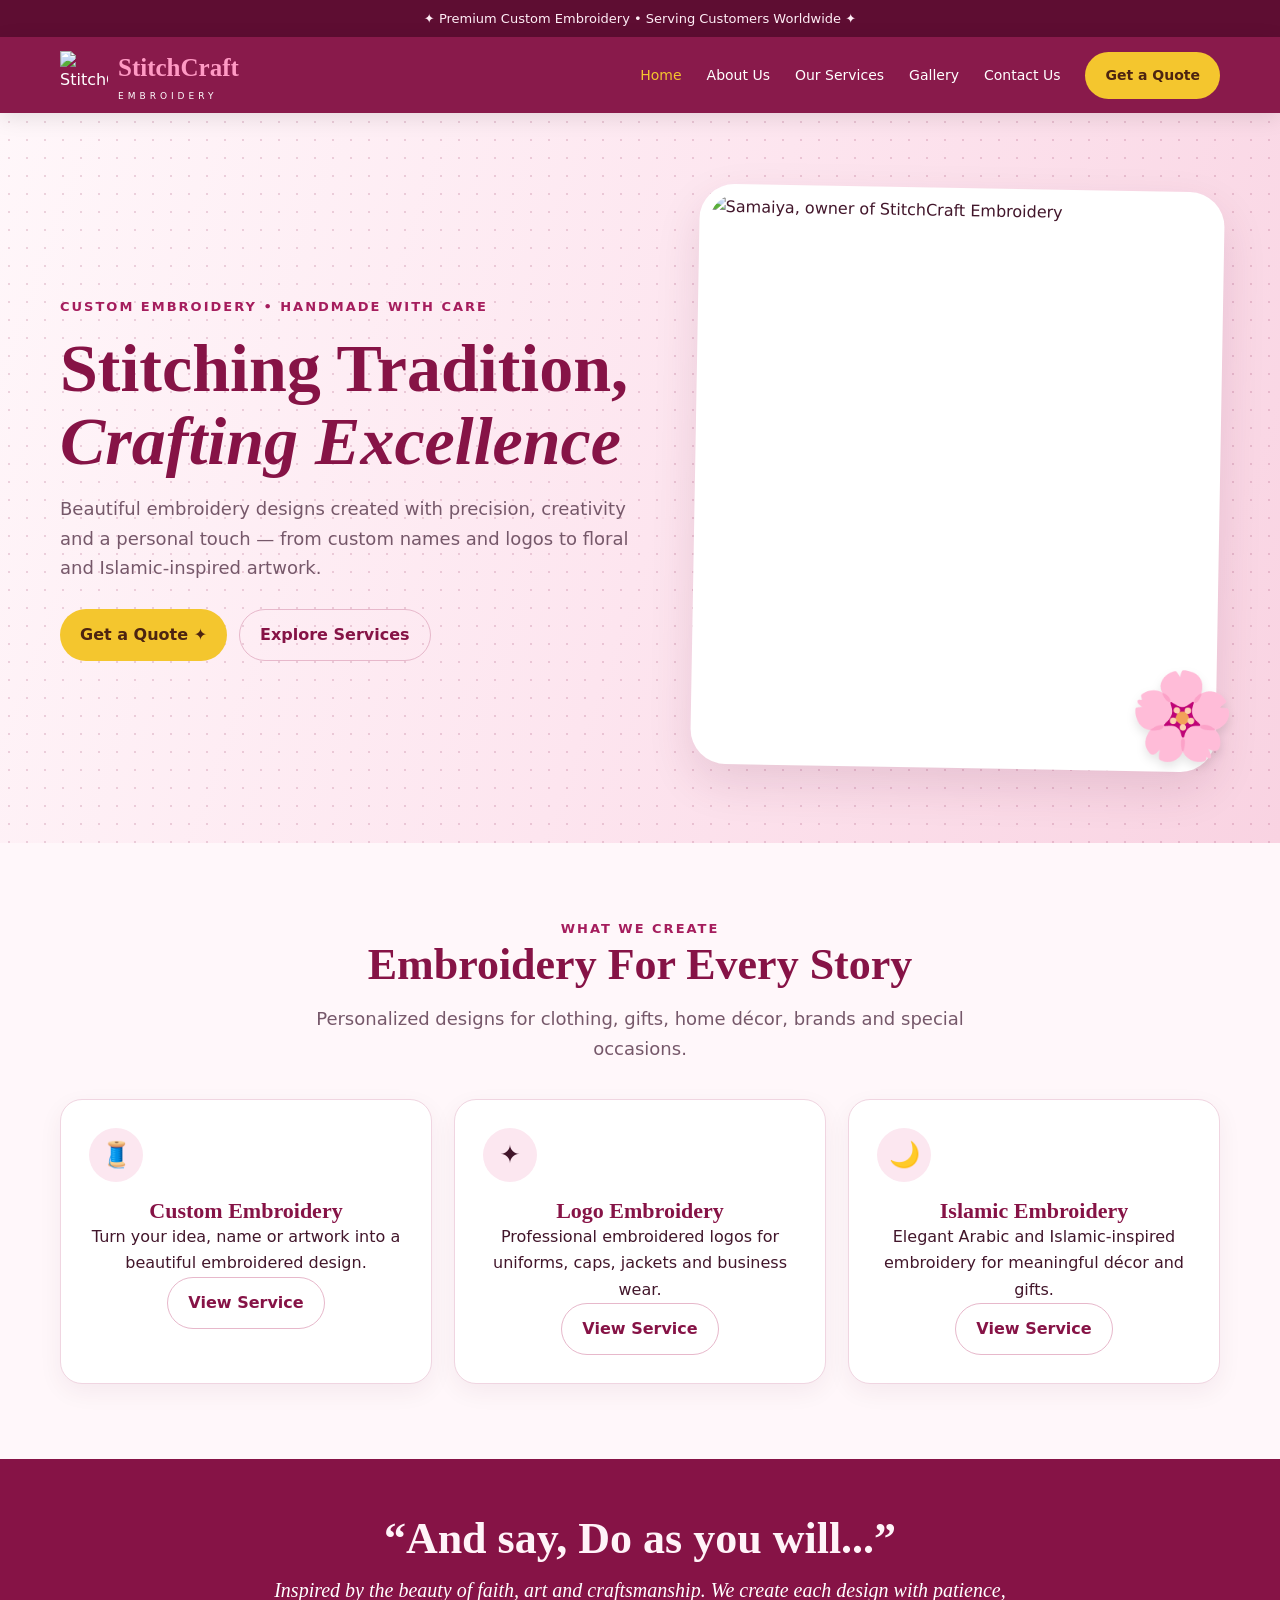
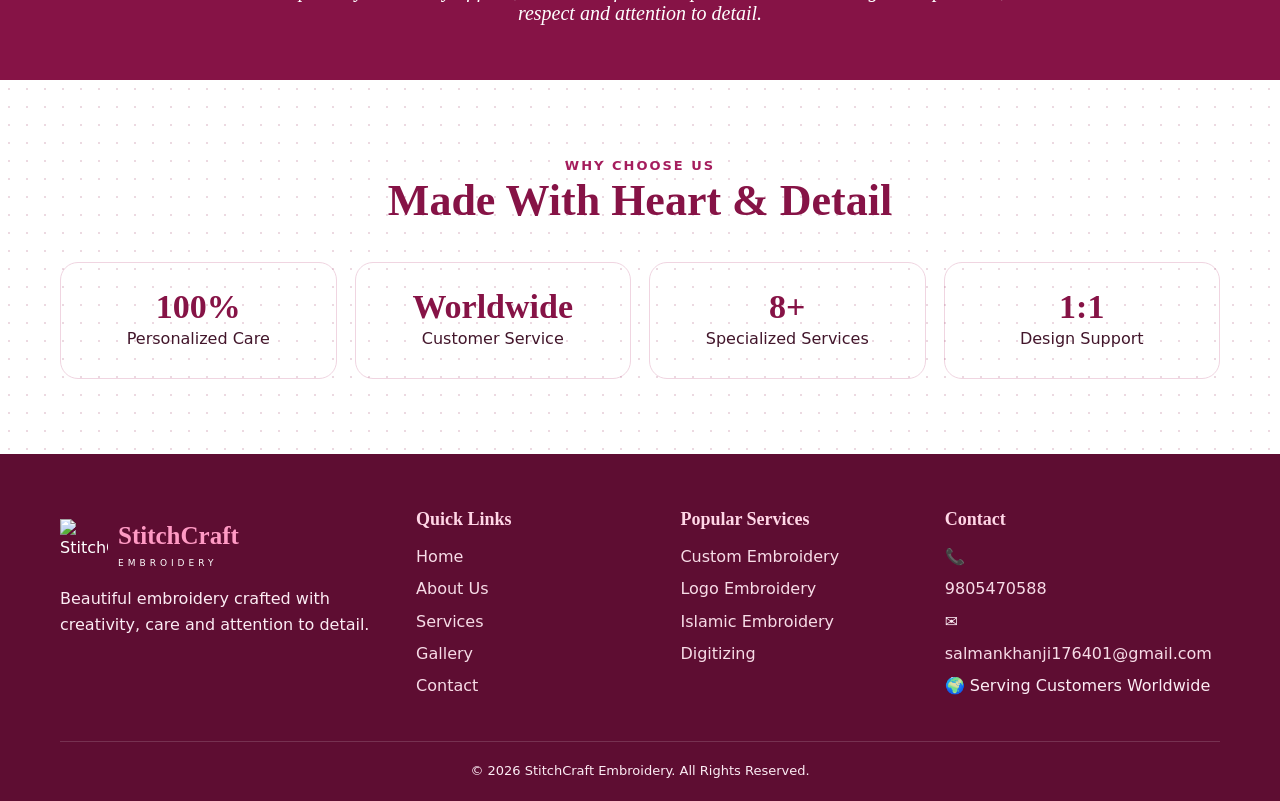
==== index.html @ 7a44d313 "Add files via upload" ====
<!doctype html><html lang="en"><head><meta charset="utf-8"><meta name="viewport" content="width=device-width,initial-scale=1"><title>StitchCraft Embroidery | Custom Embroidery Services Worldwide</title><meta name="description" content="StitchCraft Embroidery offers custom embroidery, logo embroidery, digitizing, patches, monograms, floral and Islamic embroidery services worldwide."><link rel="icon" href="assets/favicon.svg"><link rel="stylesheet" href="style.css"></head><body>
<div class="topbar">✦ Premium Custom Embroidery • Serving Customers Worldwide ✦</div>
<header><div class="container nav">
<a class="brand" href="index.html"><img src="assets/favicon.svg" alt="StitchCraft logo"><div><strong>StitchCraft</strong><span>EMBROIDERY</span></div></a>
<button class="menu-toggle" aria-label="Menu">☰</button>
<nav class="menu"><a class="active" href="index.html">Home</a><a class="" href="about.html">About Us</a><a class="" href="services.html">Our Services</a><a class="" href="gallery.html">Gallery</a><a class="" href="contact.html">Contact Us</a><a class="btn" href="contact.html">Get a Quote</a></nav>
</div></header>
<section class="hero"><div class="container hero-grid"><div><div class="eyebrow">Custom Embroidery • Handmade With Care</div><h1>Stitching Tradition,<br><i>Crafting Excellence</i></h1><p class="lead">Beautiful embroidery designs created with precision, creativity and a personal touch — from custom names and logos to floral and Islamic-inspired artwork.</p><div class="actions"><a class="btn" href="contact.html">Get a Quote ✦</a><a class="btn outline" href="services.html">Explore Services</a></div></div><div class="hero-photo"><div class="photo-frame"><img src="assets/samaiya-owner.jpg" alt="Samaiya, owner of StitchCraft Embroidery"></div><div class="flower">🌸</div></div></div></section>
<section class="section"><div class="container center"><div class="eyebrow">What We Create</div><h2>Embroidery For Every Story</h2><p class="lead">Personalized designs for clothing, gifts, home décor, brands and special occasions.</p><div class="cards">
<div class="card"><div class="icon">🧵</div><h3>Custom Embroidery</h3><p>Turn your idea, name or artwork into a beautiful embroidered design.</p><a class="btn outline" href="custom-embroidery.html">View Service</a></div>
<div class="card"><div class="icon">✦</div><h3>Logo Embroidery</h3><p>Professional embroidered logos for uniforms, caps, jackets and business wear.</p><a class="btn outline" href="logo-embroidery.html">View Service</a></div>
<div class="card"><div class="icon">🌙</div><h3>Islamic Embroidery</h3><p>Elegant Arabic and Islamic-inspired embroidery for meaningful décor and gifts.</p><a class="btn outline" href="islamic-embroidery.html">View Service</a></div>
</div></div></section>
<section class="quote"><div class="container"><h2>“And say, Do as you will...”</h2><p>Inspired by the beauty of faith, art and craftsmanship. We create each design with patience, respect and attention to detail.</p></div></section>
<section class="section pattern"><div class="container center"><div class="eyebrow">Why Choose Us</div><h2>Made With Heart & Detail</h2><div class="stats"><div class="stat"><b>100%</b><p>Personalized Care</p></div><div class="stat"><b>Worldwide</b><p>Customer Service</p></div><div class="stat"><b>8+</b><p>Specialized Services</p></div><div class="stat"><b>1:1</b><p>Design Support</p></div></div></div></section>
<footer><div class="container footer-grid">
<div><a class="brand" href="index.html"><img src="assets/favicon.svg" alt="StitchCraft"><div><strong>StitchCraft</strong><span>EMBROIDERY</span></div></a><p style="margin-top:15px">Beautiful embroidery crafted with creativity, care and attention to detail.</p></div>
<div><h3>Quick Links</h3><a href="index.html">Home</a><a href="about.html">About Us</a><a href="services.html">Services</a><a href="gallery.html">Gallery</a><a href="contact.html">Contact</a></div>
<div><h3>Popular Services</h3><a href="custom-embroidery.html">Custom Embroidery</a><a href="logo-embroidery.html">Logo Embroidery</a><a href="islamic-embroidery.html">Islamic Embroidery</a><a href="embroidery-digitizing.html">Digitizing</a></div>
<div><h3>Contact</h3><p>📞 <a href="tel:+919805470588">9805470588</a></p><p>✉️ <a href="mailto:salmankhanji176401@gmail.com">salmankhanji176401@gmail.com</a></p><p>🌍 Serving Customers Worldwide</p></div>
</div><div class="container footer-bottom">© 2026 StitchCraft Embroidery. All Rights Reserved.</div></footer><div class="toast"></div>
<script src="script.js"></script></body></html>
---- style.css ----
:root{
 --wine:#861346; --wine2:#a51d5d; --pink:#fce7f0; --soft:#fff7fa;
 --gold:#f4c62e; --ink:#42162b; --muted:#76586a; --white:#fff;
 --shadow:0 18px 45px rgba(91,20,55,.12); --radius:22px;
}
*{box-sizing:border-box;margin:0;padding:0}
html{scroll-behavior:smooth}
body{font-family:Inter,system-ui,-apple-system,Segoe UI,sans-serif;color:var(--ink);background:var(--soft);line-height:1.65}
a{text-decoration:none;color:inherit}
img{max-width:100%;display:block}
.container{width:min(1160px,92%);margin:auto}
.topbar{background:#5e0d32;color:#ffeef6;text-align:center;padding:8px;font-size:13px}
header{position:sticky;top:0;z-index:50;background:rgba(134,19,70,.97);box-shadow:0 5px 20px rgba(0,0,0,.1)}
.nav{height:76px;display:flex;align-items:center;justify-content:space-between;gap:25px}
.brand{display:flex;align-items:center;gap:10px;color:white}
.brand img{width:48px;height:48px}
.brand strong{font-family:Georgia,serif;font-size:25px;color:#ff9ac4}
.brand span{display:block;color:#fff;font-size:9px;letter-spacing:4px}
.menu{display:flex;gap:25px;align-items:center;color:#fff;font-size:14px}
.menu a:hover,.menu a.active{color:var(--gold)}
.btn{display:inline-flex;align-items:center;justify-content:center;gap:8px;border:0;border-radius:999px;padding:12px 20px;background:var(--gold);color:#4c2411;font-weight:800;cursor:pointer}
.btn.wine{background:var(--wine);color:#fff}
.btn.outline{background:transparent;border:1px solid #e7b8cb;color:var(--wine)}
.menu-toggle{display:none;background:none;border:0;color:white;font-size:28px}
.hero{position:relative;overflow:hidden;background:linear-gradient(110deg,#fff7fa 0%,#fde5ef 52%,#f9d3e2 100%);padding:75px 0}
.hero:before,.section.pattern:before{content:"";position:absolute;inset:0;opacity:.16;background-image:radial-gradient(#861346 1px,transparent 1px);background-size:18px 18px;pointer-events:none}
.hero-grid{position:relative;display:grid;grid-template-columns:1.05fr .95fr;gap:55px;align-items:center}
.eyebrow{color:var(--wine2);font-weight:800;text-transform:uppercase;letter-spacing:2px;font-size:13px}
h1{font:700 clamp(40px,6vw,68px)/1.08 Georgia,serif;margin:15px 0;color:var(--wine)}
h2{font:700 clamp(30px,4vw,44px)/1.15 Georgia,serif;color:var(--wine);margin-bottom:14px}
h3{font:700 22px Georgia,serif;color:var(--wine)}
.lead{font-size:18px;color:var(--muted);max-width:650px}
.actions{display:flex;gap:12px;flex-wrap:wrap;margin-top:26px}
.hero-photo{position:relative}
.photo-frame{background:white;padding:10px;border-radius:35px;box-shadow:var(--shadow);transform:rotate(1deg)}
.photo-frame img{height:560px;width:100%;object-fit:cover;object-position:center 30%;border-radius:28px}
.flower{position:absolute;right:-15px;bottom:-18px;font-size:85px;filter:drop-shadow(0 5px 5px rgba(0,0,0,.1))}
.section{position:relative;padding:75px 0}
.section.pattern{background:#fff}
.center{text-align:center}
.center .lead{margin:0 auto}
.cards{display:grid;grid-template-columns:repeat(3,1fr);gap:22px;margin-top:35px}
.card{background:white;border:1px solid #f0d5e1;border-radius:var(--radius);padding:28px;box-shadow:0 8px 25px rgba(91,20,55,.06);transition:.25s}
.card:hover{transform:translateY(-5px);box-shadow:var(--shadow)}
.icon{width:54px;height:54px;border-radius:50%;display:grid;place-items:center;background:var(--pink);font-size:25px;margin-bottom:16px}
.service-list{display:grid;grid-template-columns:repeat(4,1fr);gap:16px;margin-top:30px}
.service-list a{background:#fff;border:1px solid #efd5e0;padding:20px;border-radius:18px;font-weight:700;color:var(--wine)}
.service-list a:hover{background:var(--pink)}
.stats{display:grid;grid-template-columns:repeat(4,1fr);gap:18px;margin-top:35px}
.stat{background:white;border-radius:18px;padding:25px;text-align:center;border:1px solid #f0d5e1}
.stat b{font:700 34px Georgia,serif;color:var(--wine)}
.quote{background:var(--wine);color:#fff;padding:55px 20px;text-align:center;position:relative;overflow:hidden}
.quote h2{color:#fff3f8}
.quote p{max-width:780px;margin:auto;font:italic 20px Georgia,serif}
.gallery{display:grid;grid-template-columns:repeat(4,1fr);gap:16px;margin-top:30px}
.gallery .tile{overflow:hidden;border-radius:20px;background:#eee;aspect-ratio:1}
.gallery .tile img{width:100%;height:100%;object-fit:cover;transition:.4s}
.gallery .tile:hover img{transform:scale(1.06)}
.about-grid{display:grid;grid-template-columns:1fr 1fr;gap:55px;align-items:center}
.owner{display:grid;grid-template-columns:.8fr 1.2fr;gap:35px;align-items:center}
.owner img{height:460px;width:100%;object-fit:cover;object-position:center 25%;border-radius:25px;box-shadow:var(--shadow)}
.contact-grid{display:grid;grid-template-columns:1fr 1fr;gap:25px}
form{display:grid;gap:14px}
input,textarea,select{width:100%;border:1px solid #e4c3d1;border-radius:12px;padding:14px;font:inherit;background:#fff}
textarea{min-height:150px;resize:vertical}
.info{display:grid;gap:15px;margin-top:20px}
.info div{background:#fff;padding:17px;border-radius:14px;border:1px solid #efd5e0}
.breadcrumb{background:#fff1f6;padding:18px 0;color:var(--muted);font-size:14px}
.page-hero{padding:65px 0;background:linear-gradient(110deg,#fff7fa,#f9d9e6);text-align:center}
.page-hero h1{font-size:52px}
footer{background:#5e0d32;color:#fcecf4;padding:55px 0 20px}
.footer-grid{display:grid;grid-template-columns:1.4fr 1fr 1fr 1.2fr;gap:35px}
footer h3{color:#ffd6e6;font-size:18px;margin-bottom:14px}
footer a{color:#f7dce7;display:block;margin:6px 0}
.footer-bottom{border-top:1px solid rgba(255,255,255,.15);margin-top:35px;padding-top:18px;text-align:center;font-size:13px}
.toast{position:fixed;right:20px;bottom:20px;background:#42162b;color:white;padding:14px 18px;border-radius:12px;display:none;z-index:100}
@media(max-width:900px){
 .menu{display:none;position:absolute;left:0;right:0;top:76px;background:var(--wine);padding:20px;flex-direction:column}
 .menu.open{display:flex}.menu-toggle{display:block}.hero-grid,.about-grid,.contact-grid,.owner{grid-template-columns:1fr}
 .cards{grid-template-columns:1fr 1fr}.service-list{grid-template-columns:1fr 1fr}.gallery{grid-template-columns:1fr 1fr}.stats{grid-template-columns:1fr 1fr}
 .photo-frame img{height:470px}.footer-grid{grid-template-columns:1fr 1fr}
}
@media(max-width:600px){
 .cards,.service-list,.gallery,.stats,.footer-grid{grid-template-columns:1fr}
 .hero{padding:50px 0}.section{padding:55px 0}h1{font-size:42px}.page-hero h1{font-size:40px}
 .brand strong{font-size:21px}
}
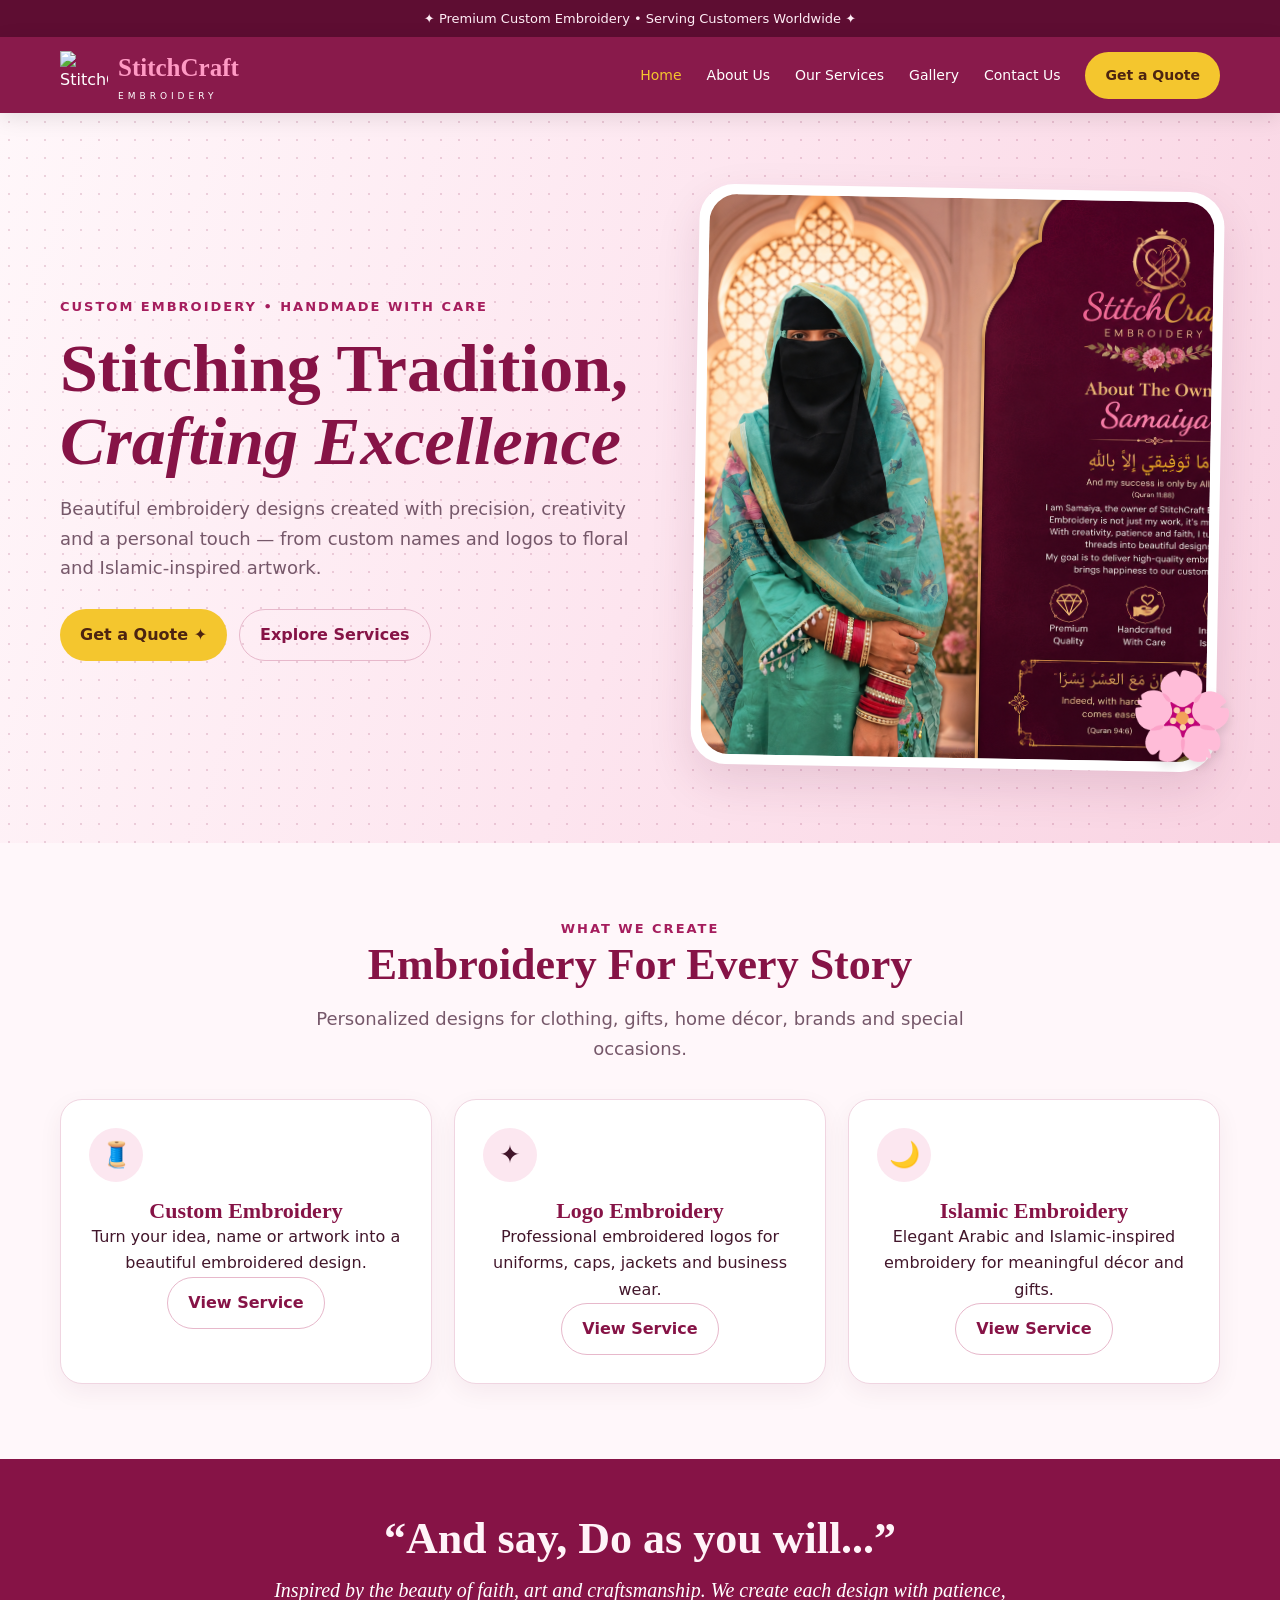
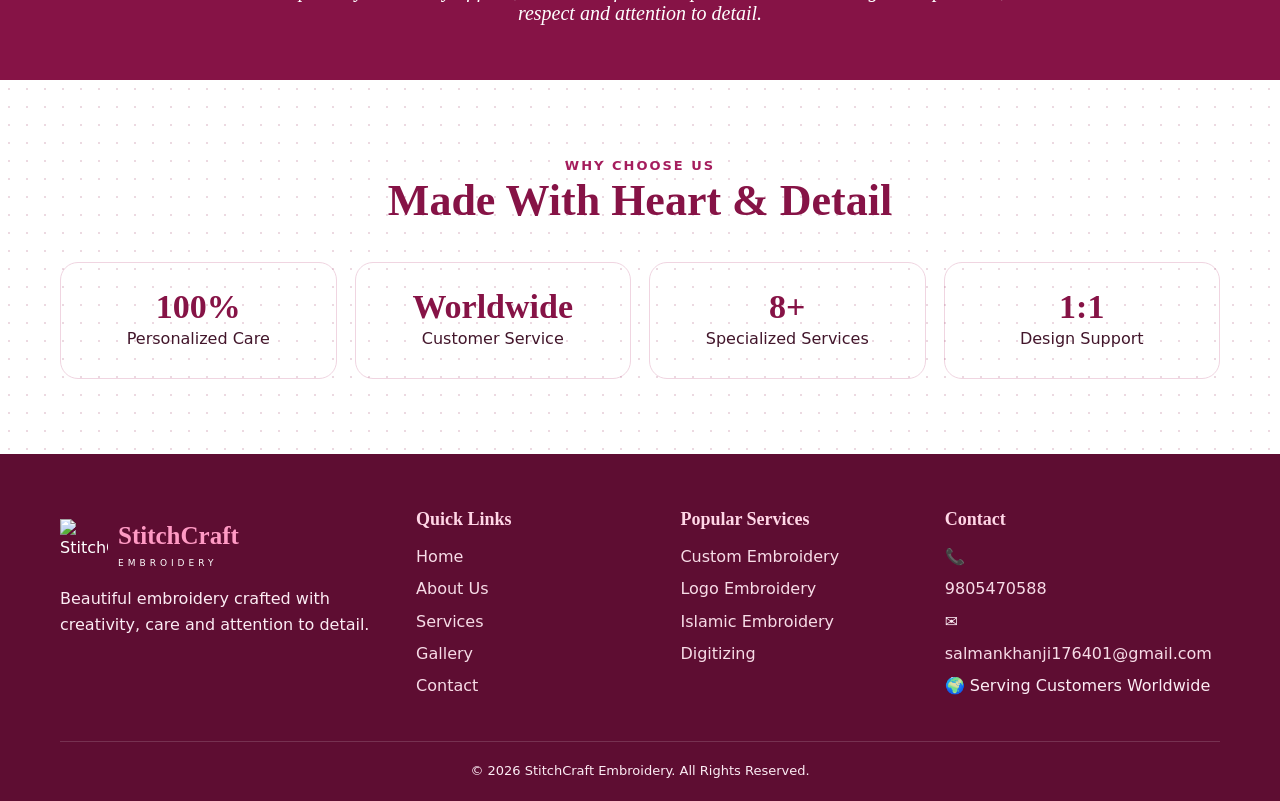
==== commit fbe5d4ad: "Update index.html" ====
--- a/index.html
+++ b/index.html
@@ -5,7 +5,7 @@
 <button class="menu-toggle" aria-label="Menu">☰</button>
 <nav class="menu"><a class="active" href="index.html">Home</a><a class="" href="about.html">About Us</a><a class="" href="services.html">Our Services</a><a class="" href="gallery.html">Gallery</a><a class="" href="contact.html">Contact Us</a><a class="btn" href="contact.html">Get a Quote</a></nav>
 </div></header>
-<section class="hero"><div class="container hero-grid"><div><div class="eyebrow">Custom Embroidery • Handmade With Care</div><h1>Stitching Tradition,<br><i>Crafting Excellence</i></h1><p class="lead">Beautiful embroidery designs created with precision, creativity and a personal touch — from custom names and logos to floral and Islamic-inspired artwork.</p><div class="actions"><a class="btn" href="contact.html">Get a Quote ✦</a><a class="btn outline" href="services.html">Explore Services</a></div></div><div class="hero-photo"><div class="photo-frame"><img src="assets/samaiya-owner.jpg" alt="Samaiya, owner of StitchCraft Embroidery"></div><div class="flower">🌸</div></div></div></section>
+<section class="hero"><div class="container hero-grid"><div><div class="eyebrow">Custom Embroidery • Handmade With Care</div><h1>Stitching Tradition,<br><i>Crafting Excellence</i></h1><p class="lead">Beautiful embroidery designs created with precision, creativity and a personal touch — from custom names and logos to floral and Islamic-inspired artwork.</p><div class="actions"><a class="btn" href="contact.html">Get a Quote ✦</a><a class="btn outline" href="services.html">Explore Services</a></div></div><div class="hero-photo"><div class="photo-frame"><img src="ChatGPT Image Aug 29, 2026, 09_16_13 PM.png" alt="Samaiya, owner of StitchCraft Embroidery"></div><div class="flower">🌸</div></div></div></section>
 <section class="section"><div class="container center"><div class="eyebrow">What We Create</div><h2>Embroidery For Every Story</h2><p class="lead">Personalized designs for clothing, gifts, home décor, brands and special occasions.</p><div class="cards">
 <div class="card"><div class="icon">🧵</div><h3>Custom Embroidery</h3><p>Turn your idea, name or artwork into a beautiful embroidered design.</p><a class="btn outline" href="custom-embroidery.html">View Service</a></div>
 <div class="card"><div class="icon">✦</div><h3>Logo Embroidery</h3><p>Professional embroidered logos for uniforms, caps, jackets and business wear.</p><a class="btn outline" href="logo-embroidery.html">View Service</a></div>
@@ -19,4 +19,4 @@
 <div><h3>Popular Services</h3><a href="custom-embroidery.html">Custom Embroidery</a><a href="logo-embroidery.html">Logo Embroidery</a><a href="islamic-embroidery.html">Islamic Embroidery</a><a href="embroidery-digitizing.html">Digitizing</a></div>
 <div><h3>Contact</h3><p>📞 <a href="tel:+919805470588">9805470588</a></p><p>✉️ <a href="mailto:salmankhanji176401@gmail.com">salmankhanji176401@gmail.com</a></p><p>🌍 Serving Customers Worldwide</p></div>
 </div><div class="container footer-bottom">© 2026 StitchCraft Embroidery. All Rights Reserved.</div></footer><div class="toast"></div>
-<script src="script.js"></script></body></html>+<script src="script.js"></script></body></html>
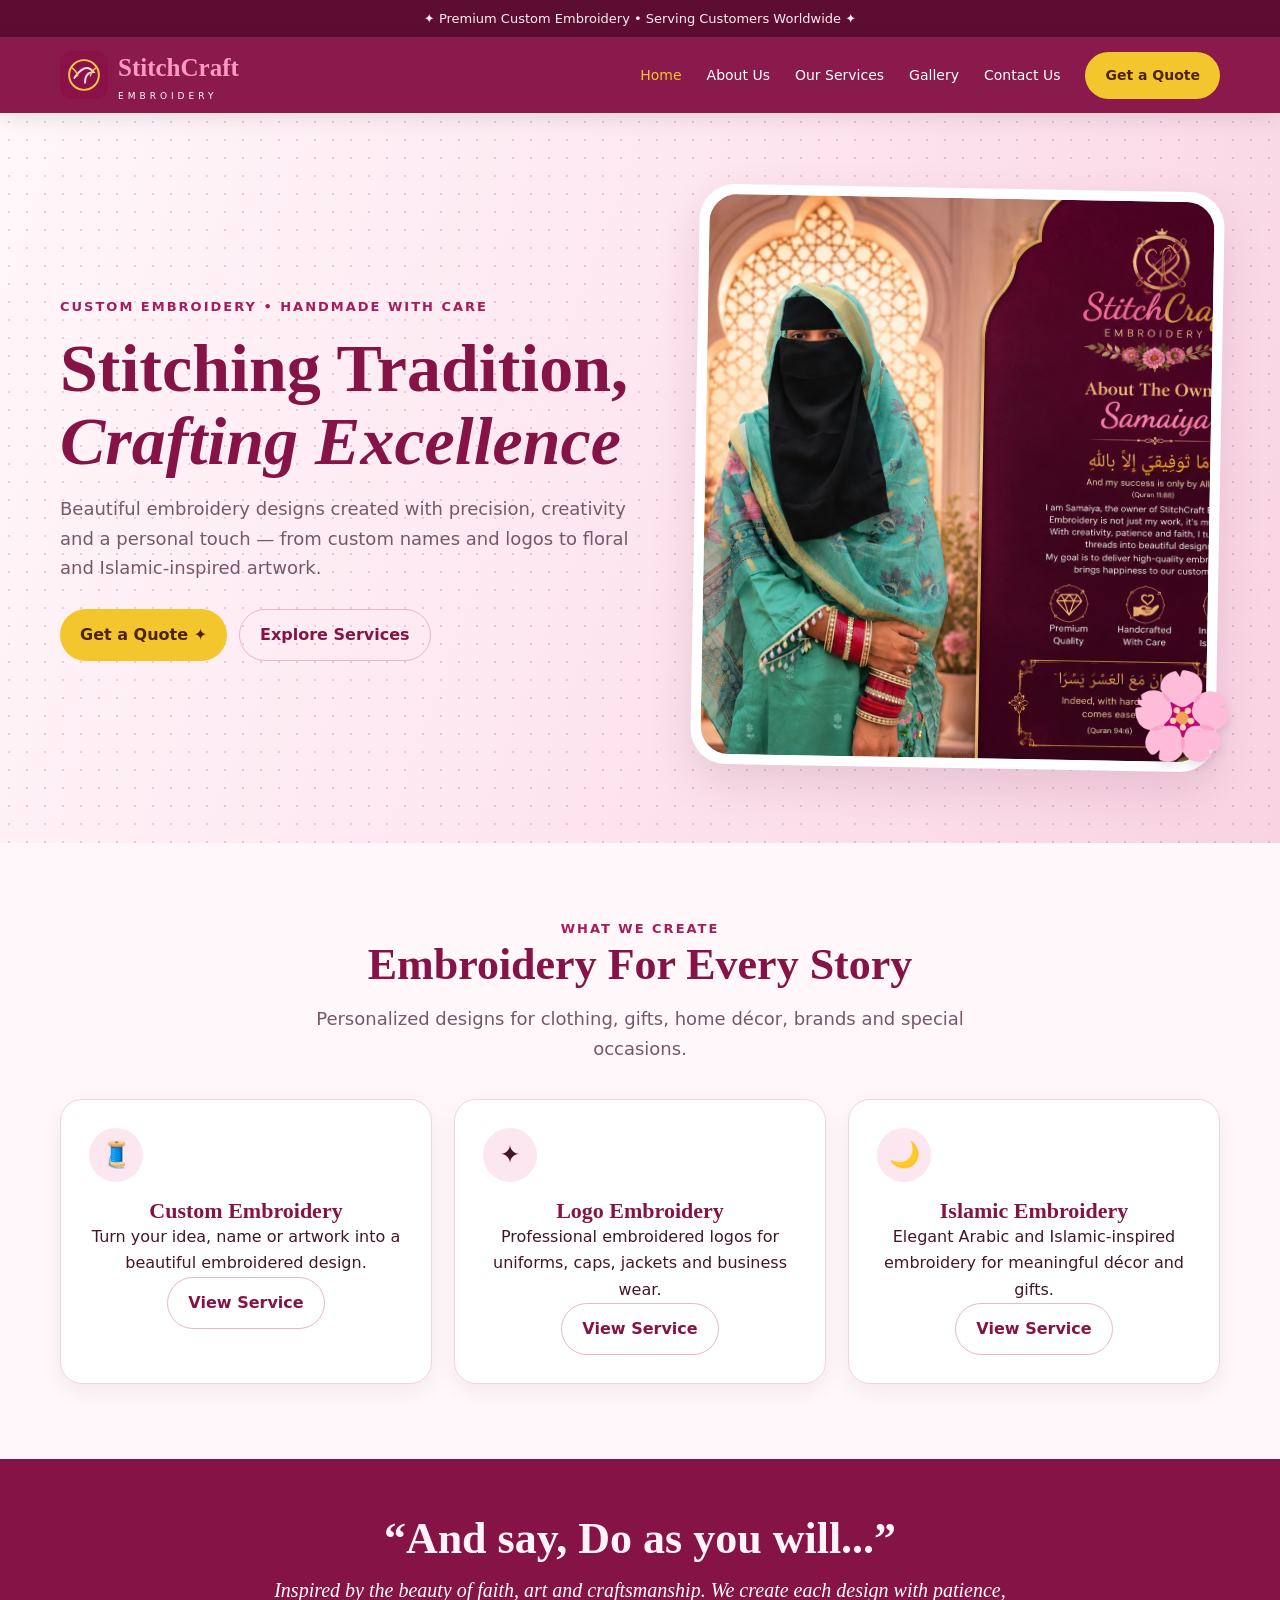
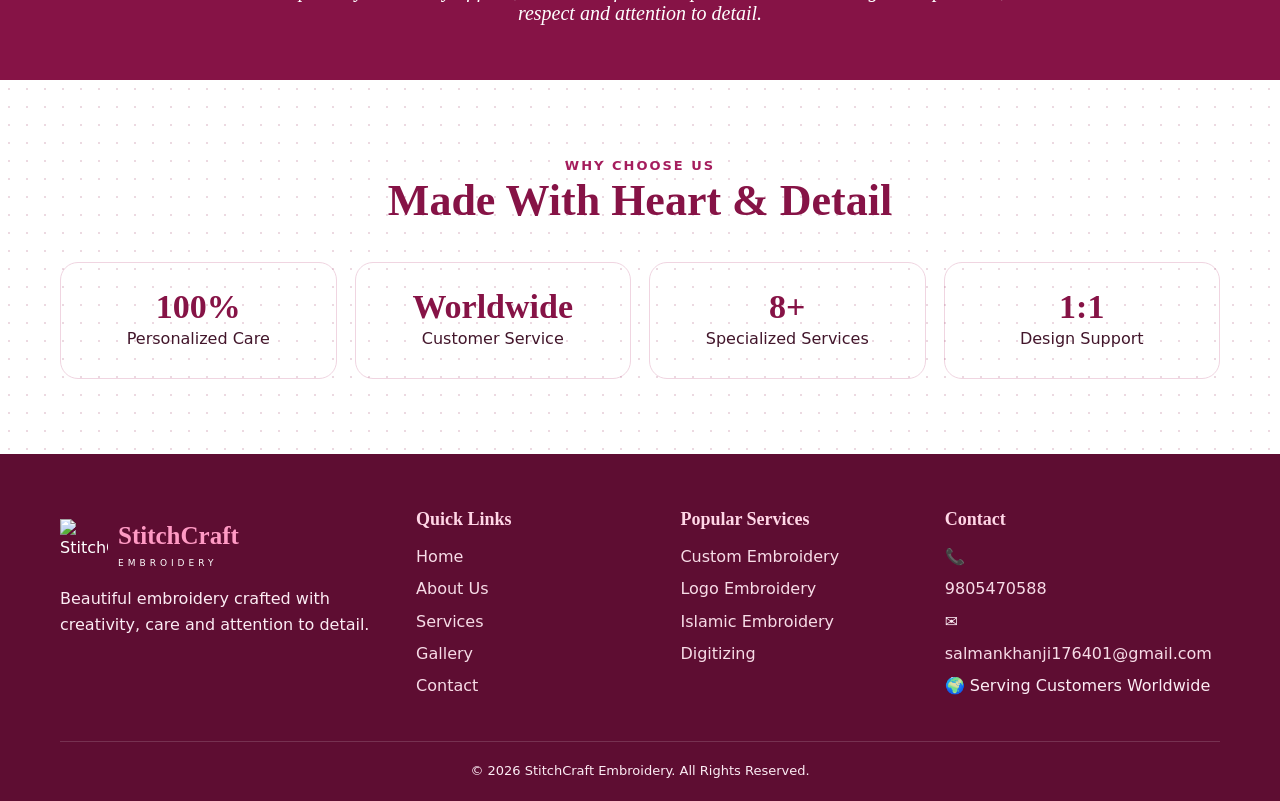
==== commit 9cd8d2ce: "Update index.html" ====
--- a/index.html
+++ b/index.html
@@ -1,7 +1,7 @@
 <!doctype html><html lang="en"><head><meta charset="utf-8"><meta name="viewport" content="width=device-width,initial-scale=1"><title>StitchCraft Embroidery | Custom Embroidery Services Worldwide</title><meta name="description" content="StitchCraft Embroidery offers custom embroidery, logo embroidery, digitizing, patches, monograms, floral and Islamic embroidery services worldwide."><link rel="icon" href="assets/favicon.svg"><link rel="stylesheet" href="style.css"></head><body>
 <div class="topbar">✦ Premium Custom Embroidery • Serving Customers Worldwide ✦</div>
 <header><div class="container nav">
-<a class="brand" href="index.html"><img src="assets/favicon.svg" alt="StitchCraft logo"><div><strong>StitchCraft</strong><span>EMBROIDERY</span></div></a>
+<a class="brand" href="index.html"><img src="favicon.svg" alt="StitchCraft logo"><div><strong>StitchCraft</strong><span>EMBROIDERY</span></div></a>
 <button class="menu-toggle" aria-label="Menu">☰</button>
 <nav class="menu"><a class="active" href="index.html">Home</a><a class="" href="about.html">About Us</a><a class="" href="services.html">Our Services</a><a class="" href="gallery.html">Gallery</a><a class="" href="contact.html">Contact Us</a><a class="btn" href="contact.html">Get a Quote</a></nav>
 </div></header>
